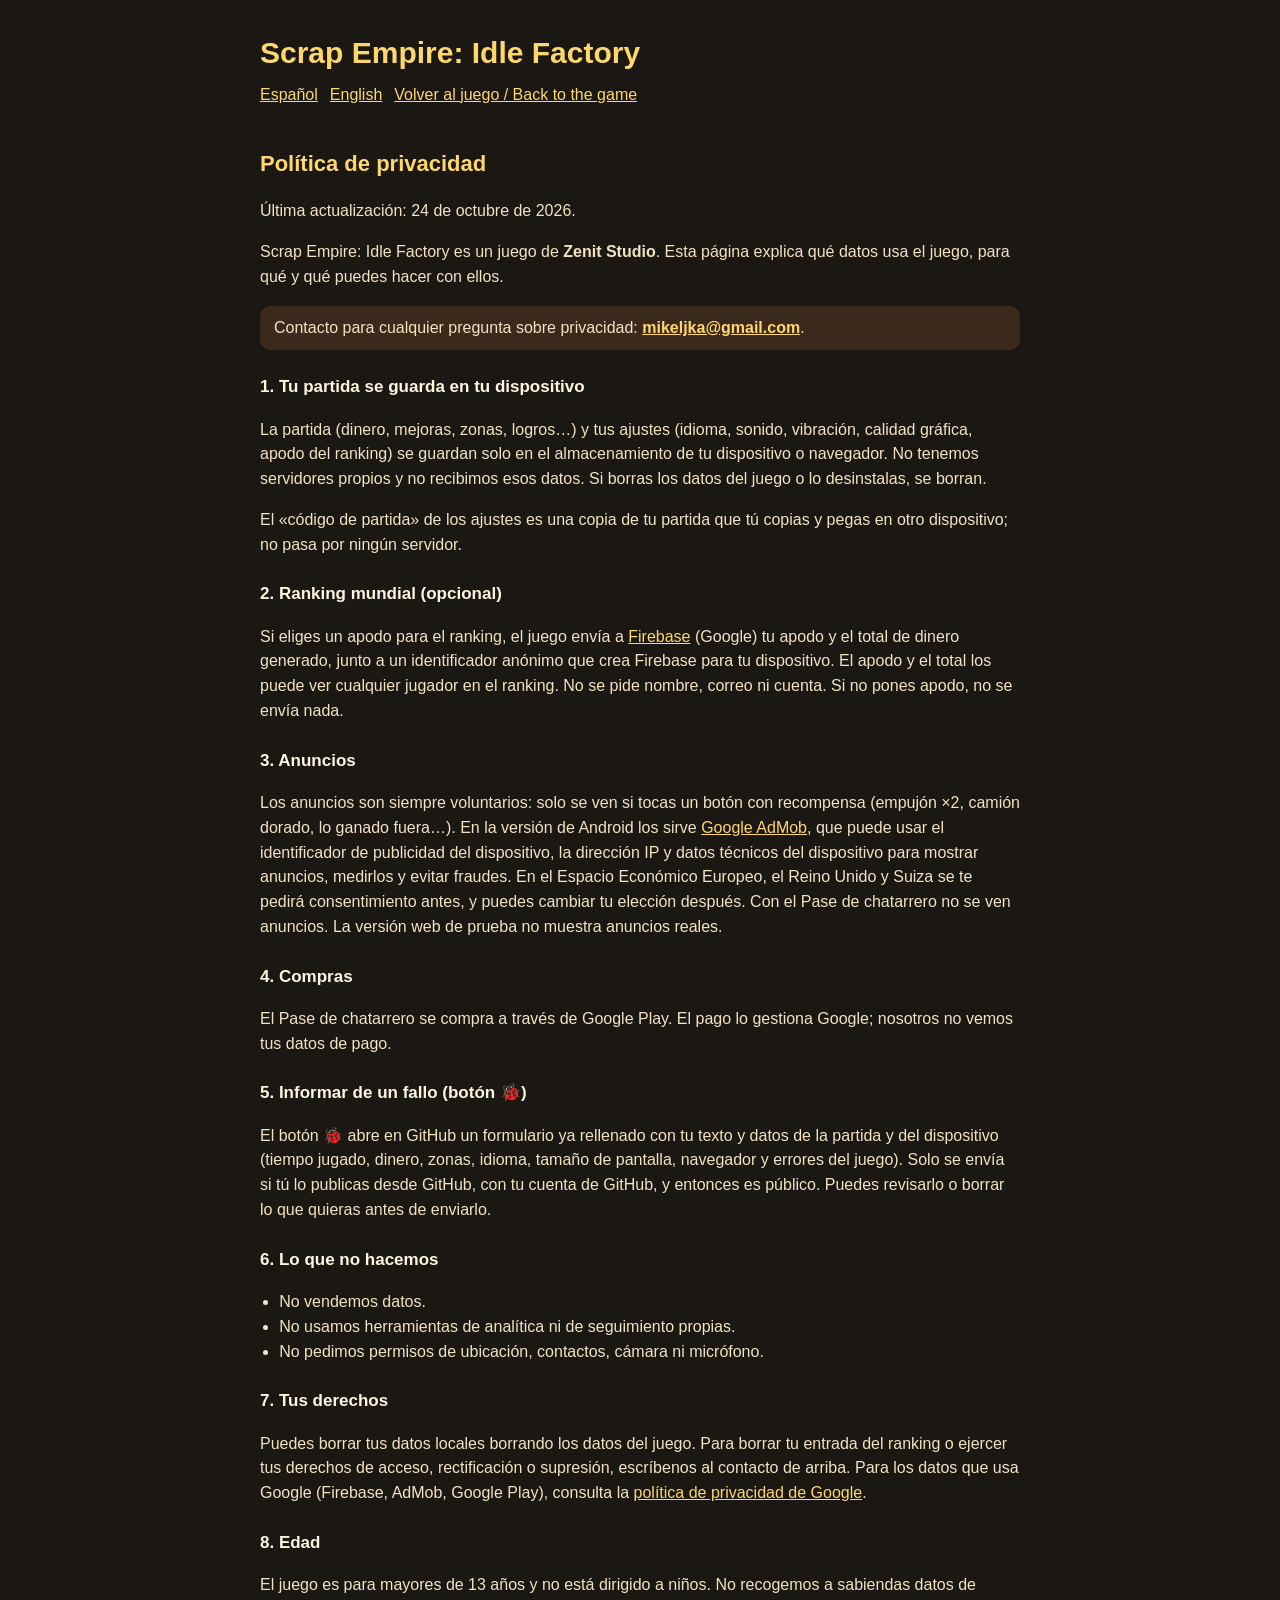
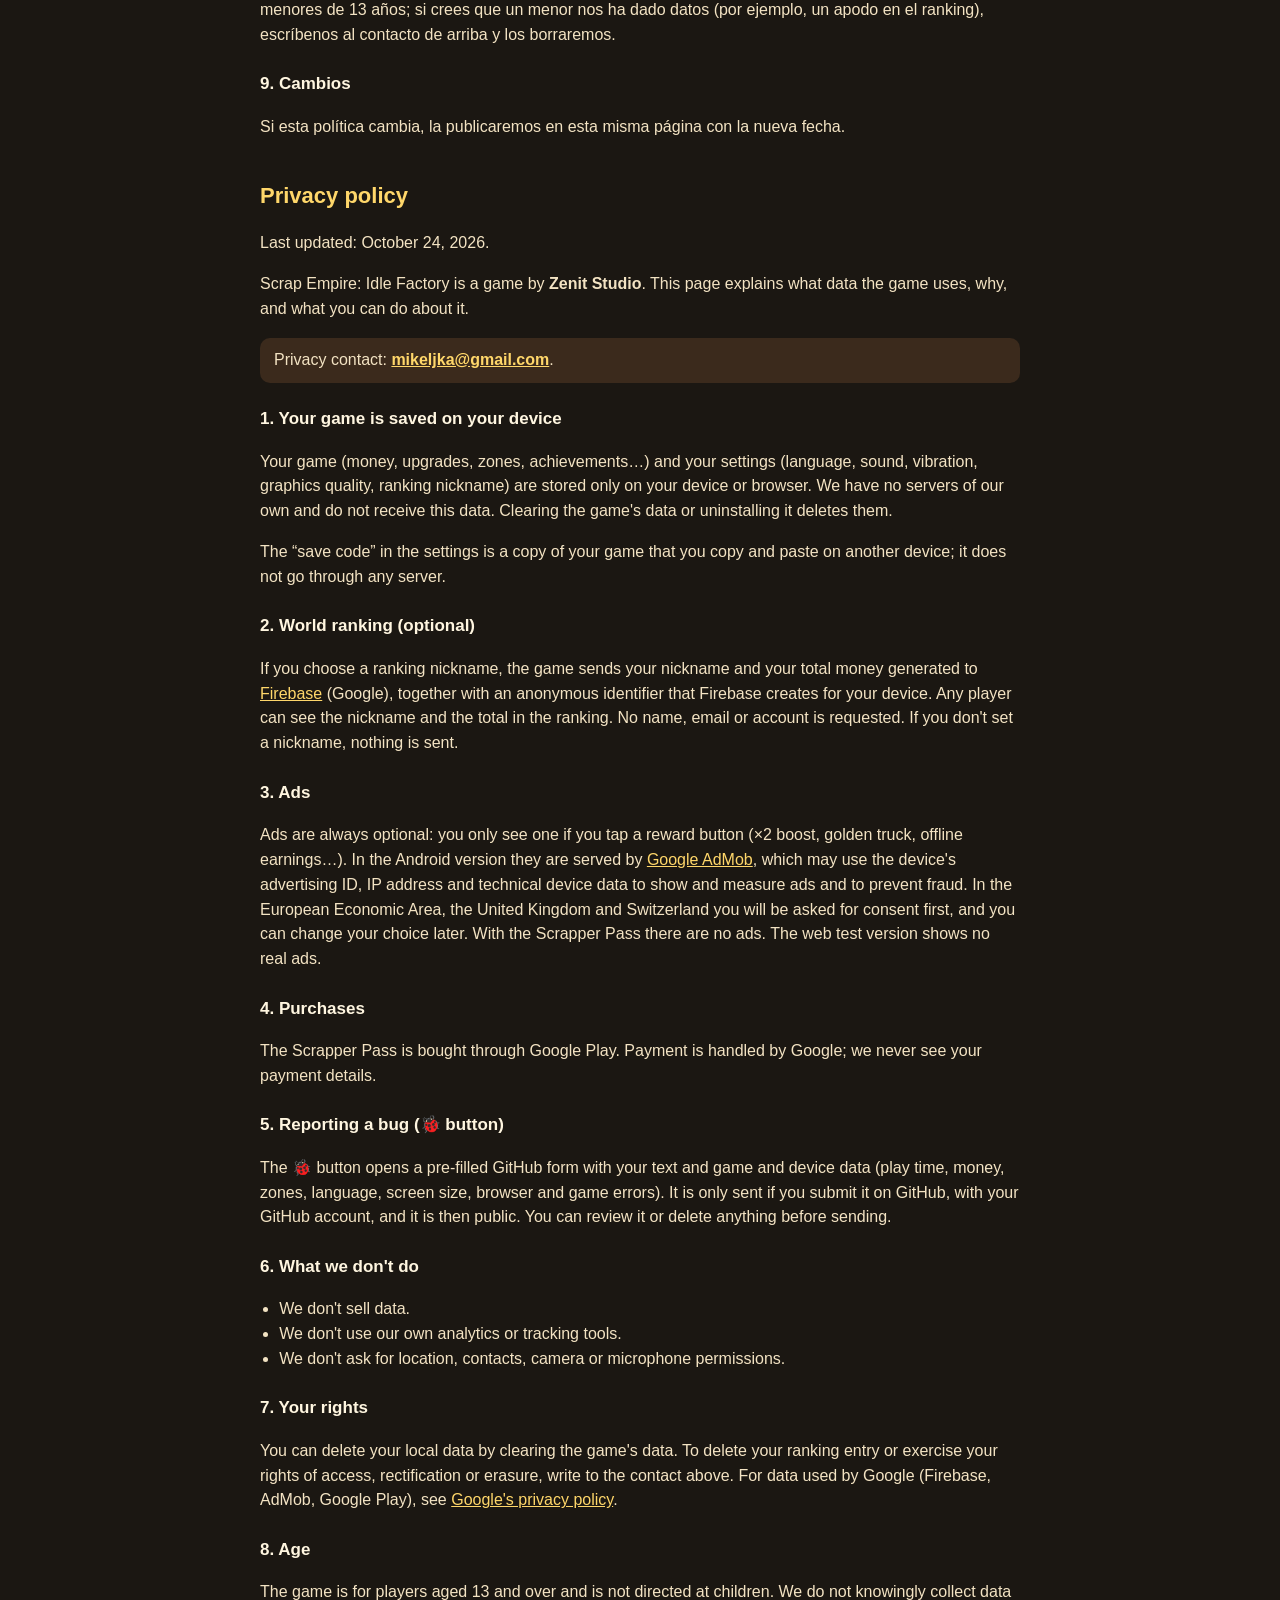
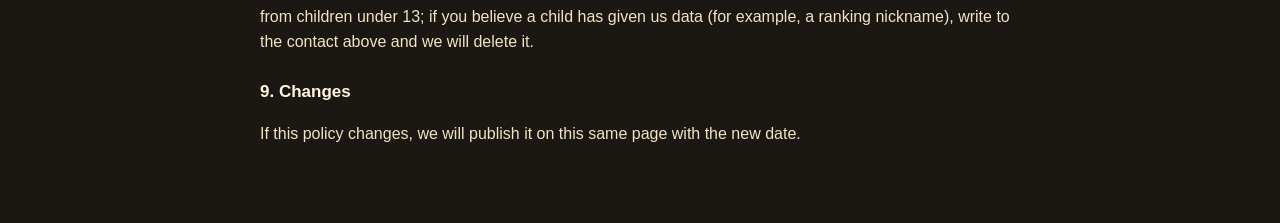
==== scrap-empire/privacidad.html @ c2dbdeba "Web pública desde Zenit (8e7d88c)" ====
<!doctype html>
<html lang="es">
<head>
<meta charset="utf-8">
<meta name="viewport" content="width=device-width,initial-scale=1">
<title>Scrap Empire: Idle Factory — Política de privacidad / Privacy policy</title>
<!-- Política de privacidad (S3, primera parte, 2026-10-23). Se publica en /Zenit/scrap-empire/privacidad.html y se enlaza desde Ajustes.
     Si cambia lo que guarda o envía el juego (ranking, anuncios, compras, botón 🐞), hay que cambiar esta página. -->
<style>
:root{color-scheme:dark}
body{margin:0;background:#1b1712;color:#f3e3c3;font:16px/1.55 'Segoe UI',Roboto,Arial,sans-serif}
main{max-width:760px;margin:0 auto;padding:24px 16px 60px}
h1{font-size:30px;color:#ffd76a;margin:.2em 0}
h2{color:#ffd76a;margin-top:1.8em;font-size:22px}
h3{color:#fff6e0;margin-top:1.4em;font-size:17px}
a{color:#ffd76a}
.langs{display:flex;gap:12px;flex-wrap:wrap}
.note{background:#3b2a1c;border-radius:10px;padding:10px 14px}
ul{padding-left:1.2em}
</style>
</head>
<body><main>
<h1>Scrap Empire: Idle Factory</h1>
<div class="langs"><a href="#es">Español</a><a href="#en">English</a><a href="./">Volver al juego / Back to the game</a></div>

<section id="es" lang="es">
<h2>Política de privacidad</h2>
<p>Última actualización: 24 de octubre de 2026.</p>
<p>Scrap Empire: Idle Factory es un juego de <b>Zenit Studio</b>. Esta página explica qué datos usa el juego, para qué y qué puedes hacer con ellos.</p>
<p class="note">Contacto para cualquier pregunta sobre privacidad: <a href="mailto:mikeljka@gmail.com"><b>mikeljka@gmail.com</b></a>.</p>

<h3>1. Tu partida se guarda en tu dispositivo</h3>
<p>La partida (dinero, mejoras, zonas, logros…) y tus ajustes (idioma, sonido, vibración, calidad gráfica, apodo del ranking) se guardan solo en el almacenamiento de tu dispositivo o navegador. No tenemos servidores propios y no recibimos esos datos. Si borras los datos del juego o lo desinstalas, se borran.</p>
<p>El «código de partida» de los ajustes es una copia de tu partida que tú copias y pegas en otro dispositivo; no pasa por ningún servidor.</p>

<h3>2. Ranking mundial (opcional)</h3>
<p>Si eliges un apodo para el ranking, el juego envía a <a href="https://firebase.google.com/support/privacy" rel="noopener">Firebase</a> (Google) tu apodo y el total de dinero generado, junto a un identificador anónimo que crea Firebase para tu dispositivo. El apodo y el total los puede ver cualquier jugador en el ranking. No se pide nombre, correo ni cuenta. Si no pones apodo, no se envía nada.</p>

<h3>3. Anuncios</h3>
<p>Los anuncios son siempre voluntarios: solo se ven si tocas un botón con recompensa (empujón ×2, camión dorado, lo ganado fuera…). En la versión de Android los sirve <a href="https://policies.google.com/technologies/ads" rel="noopener">Google AdMob</a>, que puede usar el identificador de publicidad del dispositivo, la dirección IP y datos técnicos del dispositivo para mostrar anuncios, medirlos y evitar fraudes. En el Espacio Económico Europeo, el Reino Unido y Suiza se te pedirá consentimiento antes, y puedes cambiar tu elección después. Con el Pase de chatarrero no se ven anuncios. La versión web de prueba no muestra anuncios reales.</p>

<h3>4. Compras</h3>
<p>El Pase de chatarrero se compra a través de Google Play. El pago lo gestiona Google; nosotros no vemos tus datos de pago.</p>

<h3>5. Informar de un fallo (botón 🐞)</h3>
<p>El botón 🐞 abre en GitHub un formulario ya rellenado con tu texto y datos de la partida y del dispositivo (tiempo jugado, dinero, zonas, idioma, tamaño de pantalla, navegador y errores del juego). Solo se envía si tú lo publicas desde GitHub, con tu cuenta de GitHub, y entonces es público. Puedes revisarlo o borrar lo que quieras antes de enviarlo.</p>

<h3>6. Lo que no hacemos</h3>
<ul>
<li>No vendemos datos.</li>
<li>No usamos herramientas de analítica ni de seguimiento propias.</li>
<li>No pedimos permisos de ubicación, contactos, cámara ni micrófono.</li>
</ul>

<h3>7. Tus derechos</h3>
<p>Puedes borrar tus datos locales borrando los datos del juego. Para borrar tu entrada del ranking o ejercer tus derechos de acceso, rectificación o supresión, escríbenos al contacto de arriba. Para los datos que usa Google (Firebase, AdMob, Google Play), consulta la <a href="https://policies.google.com/privacy" rel="noopener">política de privacidad de Google</a>.</p>

<h3>8. Edad</h3>
<p>El juego es para mayores de 13 años y no está dirigido a niños. No recogemos a sabiendas datos de menores de 13 años; si crees que un menor nos ha dado datos (por ejemplo, un apodo en el ranking), escríbenos al contacto de arriba y los borraremos.</p>

<h3>9. Cambios</h3>
<p>Si esta política cambia, la publicaremos en esta misma página con la nueva fecha.</p>
</section>

<section id="en" lang="en">
<h2>Privacy policy</h2>
<p>Last updated: October 24, 2026.</p>
<p>Scrap Empire: Idle Factory is a game by <b>Zenit Studio</b>. This page explains what data the game uses, why, and what you can do about it.</p>
<p class="note">Privacy contact: <a href="mailto:mikeljka@gmail.com"><b>mikeljka@gmail.com</b></a>.</p>

<h3>1. Your game is saved on your device</h3>
<p>Your game (money, upgrades, zones, achievements…) and your settings (language, sound, vibration, graphics quality, ranking nickname) are stored only on your device or browser. We have no servers of our own and do not receive this data. Clearing the game's data or uninstalling it deletes them.</p>
<p>The “save code” in the settings is a copy of your game that you copy and paste on another device; it does not go through any server.</p>

<h3>2. World ranking (optional)</h3>
<p>If you choose a ranking nickname, the game sends your nickname and your total money generated to <a href="https://firebase.google.com/support/privacy" rel="noopener">Firebase</a> (Google), together with an anonymous identifier that Firebase creates for your device. Any player can see the nickname and the total in the ranking. No name, email or account is requested. If you don't set a nickname, nothing is sent.</p>

<h3>3. Ads</h3>
<p>Ads are always optional: you only see one if you tap a reward button (×2 boost, golden truck, offline earnings…). In the Android version they are served by <a href="https://policies.google.com/technologies/ads" rel="noopener">Google AdMob</a>, which may use the device's advertising ID, IP address and technical device data to show and measure ads and to prevent fraud. In the European Economic Area, the United Kingdom and Switzerland you will be asked for consent first, and you can change your choice later. With the Scrapper Pass there are no ads. The web test version shows no real ads.</p>

<h3>4. Purchases</h3>
<p>The Scrapper Pass is bought through Google Play. Payment is handled by Google; we never see your payment details.</p>

<h3>5. Reporting a bug (🐞 button)</h3>
<p>The 🐞 button opens a pre-filled GitHub form with your text and game and device data (play time, money, zones, language, screen size, browser and game errors). It is only sent if you submit it on GitHub, with your GitHub account, and it is then public. You can review it or delete anything before sending.</p>

<h3>6. What we don't do</h3>
<ul>
<li>We don't sell data.</li>
<li>We don't use our own analytics or tracking tools.</li>
<li>We don't ask for location, contacts, camera or microphone permissions.</li>
</ul>

<h3>7. Your rights</h3>
<p>You can delete your local data by clearing the game's data. To delete your ranking entry or exercise your rights of access, rectification or erasure, write to the contact above. For data used by Google (Firebase, AdMob, Google Play), see <a href="https://policies.google.com/privacy" rel="noopener">Google's privacy policy</a>.</p>

<h3>8. Age</h3>
<p>The game is for players aged 13 and over and is not directed at children. We do not knowingly collect data from children under 13; if you believe a child has given us data (for example, a ranking nickname), write to the contact above and we will delete it.</p>

<h3>9. Changes</h3>
<p>If this policy changes, we will publish it on this same page with the new date.</p>
</section>
</main></body>
</html>
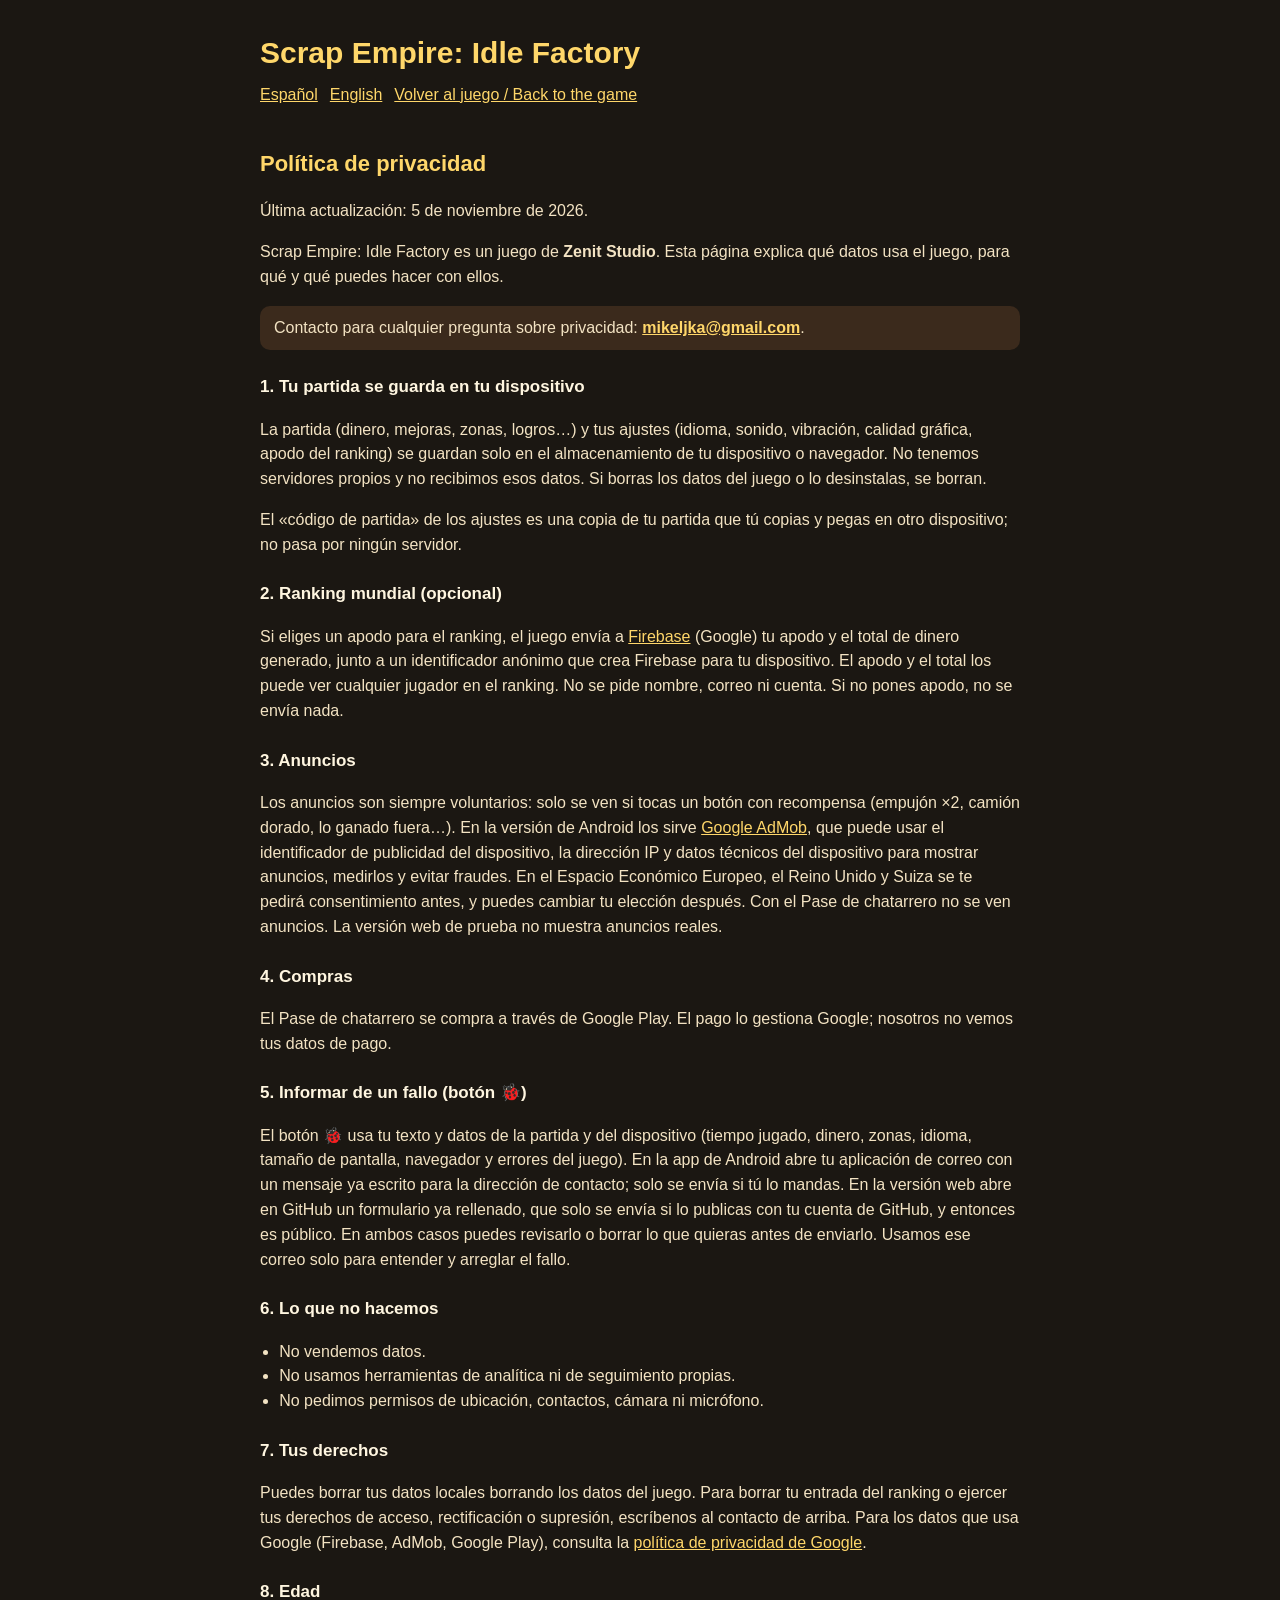
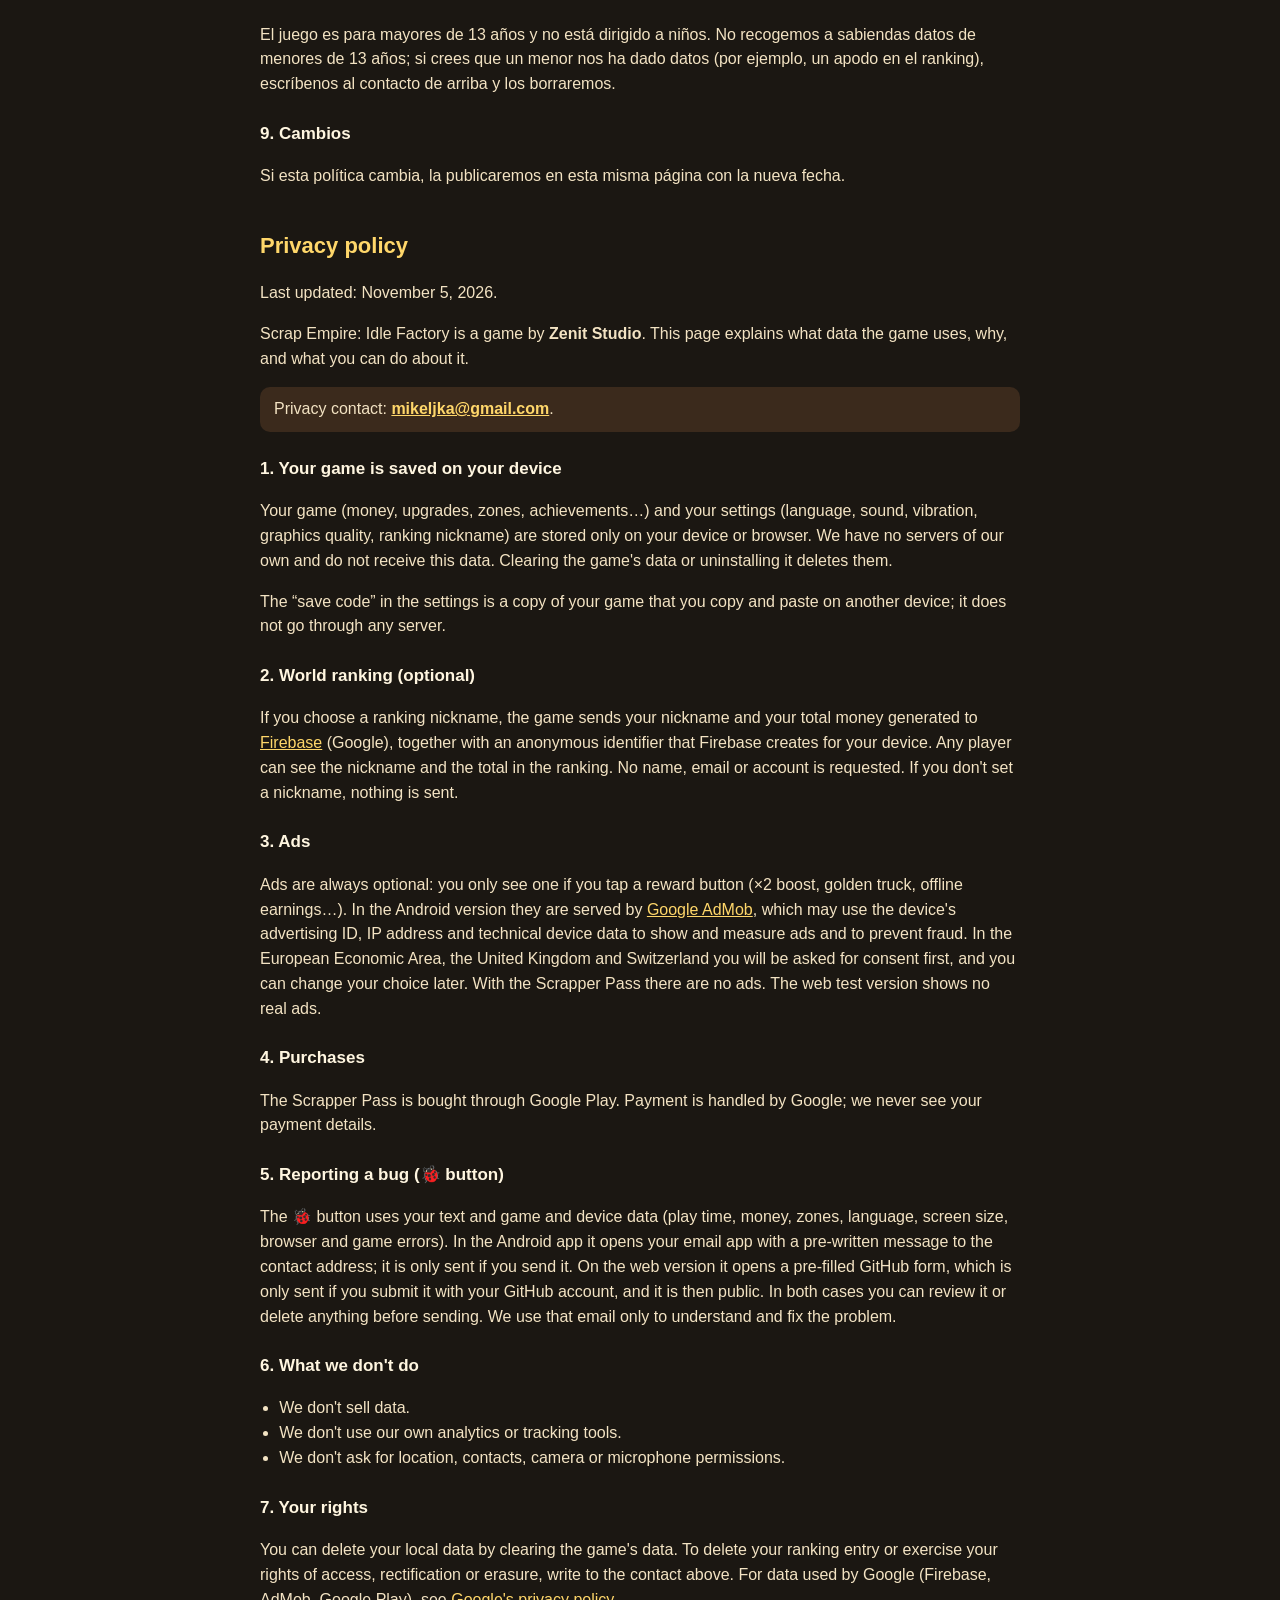
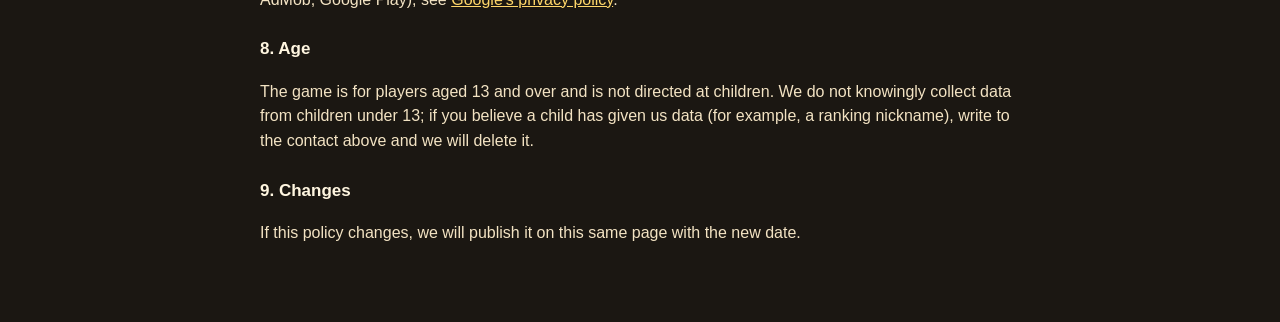
==== commit 72f9e5b1: "Web pública desde Zenit (a0bad71)" ====
--- a/scrap-empire/privacidad.html
+++ b/scrap-empire/privacidad.html
@@ -4,7 +4,7 @@
 <meta charset="utf-8">
 <meta name="viewport" content="width=device-width,initial-scale=1">
 <title>Scrap Empire: Idle Factory — Política de privacidad / Privacy policy</title>
-<!-- Política de privacidad (S3, primera parte, 2026-10-23). Se publica en /Zenit/scrap-empire/privacidad.html y se enlaza desde Ajustes.
+<!-- Política de privacidad (S3, primera parte, 2026-10-23). Se publica en /zenit-studio/scrap-empire/privacidad.html y se enlaza desde Ajustes.
      Si cambia lo que guarda o envía el juego (ranking, anuncios, compras, botón 🐞), hay que cambiar esta página. -->
 <style>
 :root{color-scheme:dark}
@@ -25,7 +25,7 @@
 
 <section id="es" lang="es">
 <h2>Política de privacidad</h2>
-<p>Última actualización: 24 de octubre de 2026.</p>
+<p>Última actualización: 5 de noviembre de 2026.</p>
 <p>Scrap Empire: Idle Factory es un juego de <b>Zenit Studio</b>. Esta página explica qué datos usa el juego, para qué y qué puedes hacer con ellos.</p>
 <p class="note">Contacto para cualquier pregunta sobre privacidad: <a href="mailto:mikeljka@gmail.com"><b>mikeljka@gmail.com</b></a>.</p>
 
@@ -43,7 +43,7 @@
 <p>El Pase de chatarrero se compra a través de Google Play. El pago lo gestiona Google; nosotros no vemos tus datos de pago.</p>
 
 <h3>5. Informar de un fallo (botón 🐞)</h3>
-<p>El botón 🐞 abre en GitHub un formulario ya rellenado con tu texto y datos de la partida y del dispositivo (tiempo jugado, dinero, zonas, idioma, tamaño de pantalla, navegador y errores del juego). Solo se envía si tú lo publicas desde GitHub, con tu cuenta de GitHub, y entonces es público. Puedes revisarlo o borrar lo que quieras antes de enviarlo.</p>
+<p>El botón 🐞 usa tu texto y datos de la partida y del dispositivo (tiempo jugado, dinero, zonas, idioma, tamaño de pantalla, navegador y errores del juego). En la app de Android abre tu aplicación de correo con un mensaje ya escrito para la dirección de contacto; solo se envía si tú lo mandas. En la versión web abre en GitHub un formulario ya rellenado, que solo se envía si lo publicas con tu cuenta de GitHub, y entonces es público. En ambos casos puedes revisarlo o borrar lo que quieras antes de enviarlo. Usamos ese correo solo para entender y arreglar el fallo.</p>
 
 <h3>6. Lo que no hacemos</h3>
 <ul>
@@ -64,7 +64,7 @@
 
 <section id="en" lang="en">
 <h2>Privacy policy</h2>
-<p>Last updated: October 24, 2026.</p>
+<p>Last updated: November 5, 2026.</p>
 <p>Scrap Empire: Idle Factory is a game by <b>Zenit Studio</b>. This page explains what data the game uses, why, and what you can do about it.</p>
 <p class="note">Privacy contact: <a href="mailto:mikeljka@gmail.com"><b>mikeljka@gmail.com</b></a>.</p>
 
@@ -82,7 +82,7 @@
 <p>The Scrapper Pass is bought through Google Play. Payment is handled by Google; we never see your payment details.</p>
 
 <h3>5. Reporting a bug (🐞 button)</h3>
-<p>The 🐞 button opens a pre-filled GitHub form with your text and game and device data (play time, money, zones, language, screen size, browser and game errors). It is only sent if you submit it on GitHub, with your GitHub account, and it is then public. You can review it or delete anything before sending.</p>
+<p>The 🐞 button uses your text and game and device data (play time, money, zones, language, screen size, browser and game errors). In the Android app it opens your email app with a pre-written message to the contact address; it is only sent if you send it. On the web version it opens a pre-filled GitHub form, which is only sent if you submit it with your GitHub account, and it is then public. In both cases you can review it or delete anything before sending. We use that email only to understand and fix the problem.</p>
 
 <h3>6. What we don't do</h3>
 <ul>
